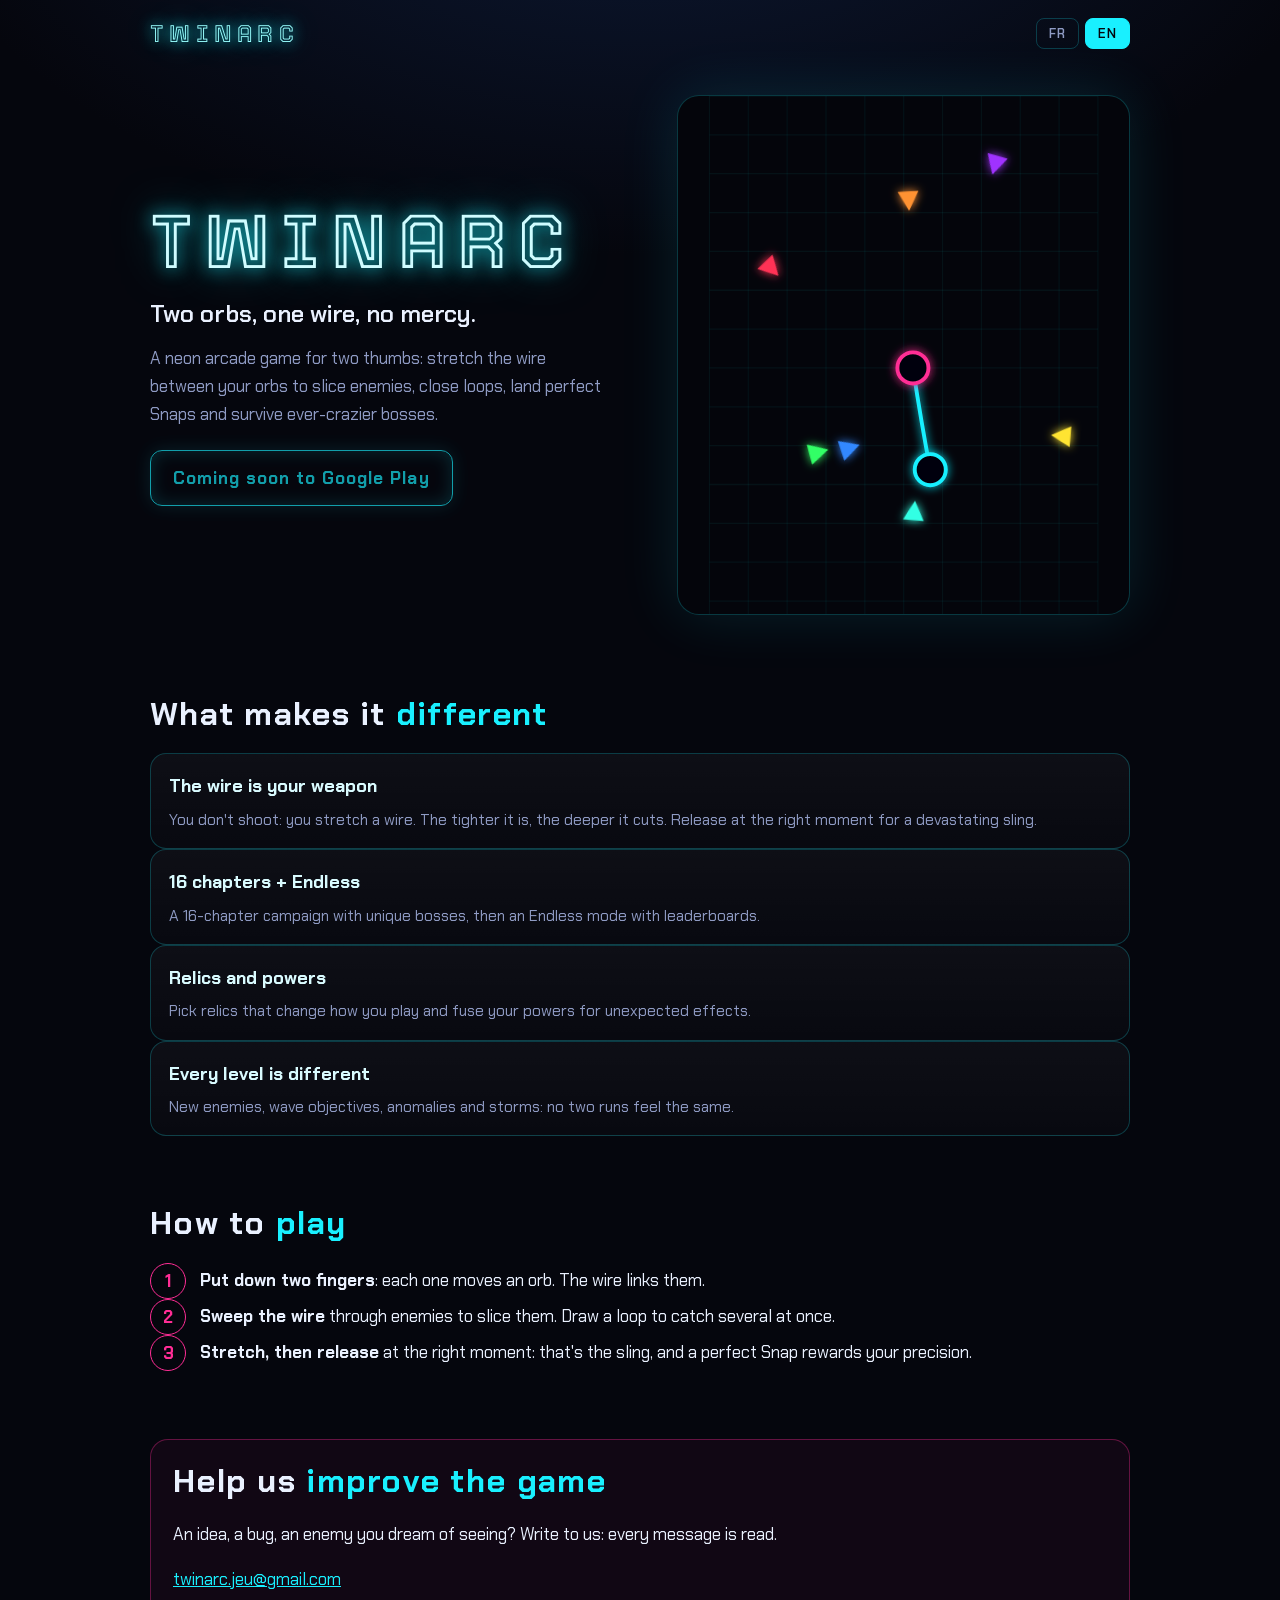
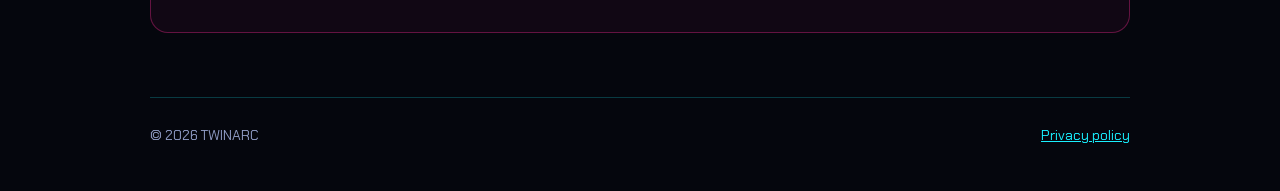
==== index.html @ 7a90dc8a "Add files via upload" ====
<!doctype html>
<html lang="fr">
<head>
<meta charset="utf-8">
<meta name="viewport" content="width=device-width,initial-scale=1,viewport-fit=cover">
<title>TWINARC · Arcade néon à deux orbes</title>
<meta name="description" content="TWINARC : tire un fil entre tes deux orbes, tranche les ennemis, enchaîne les boucles. Jeu d'arcade néon pour Android.">
<meta name="theme-color" content="#05060d">
<link rel="preconnect" href="https://fonts.googleapis.com"><link rel="preconnect" href="https://fonts.gstatic.com" crossorigin>
<link rel="stylesheet" href="https://fonts.googleapis.com/css2?family=Chakra+Petch:wght@400;600;700&family=Tourney:wght@400&display=swap">
<link rel="stylesheet" href="style.css">
</head>
<body>
<div class="wrap">
<header class="top">
  <a class="logo" href="./">TWINARC</a>
  <div class="lang" role="group" aria-label="Langue / Language"><button data-set="fr" aria-pressed="true">FR</button><button data-set="en" aria-pressed="false">EN</button></div>
</header>

<main>
<div class="hero">
  <div>
    <h1>TWINARC</h1>
    <p class="tag" data-l="fr">Deux orbes, un fil, zéro répit.</p>
    <p class="tag" data-l="en">Two orbs, one wire, no mercy.</p>
    <p class="sub" data-l="fr">Un jeu d'arcade néon à deux pouces : tends le fil entre tes orbes pour trancher les ennemis, referme des boucles, déclenche des Snaps parfaits et survis à des boss de plus en plus fous.</p>
    <p class="sub" data-l="en">A neon arcade game for two thumbs: stretch the wire between your orbs to slice enemies, close loops, land perfect Snaps and survive ever-crazier bosses.</p>
    <a class="cta off" aria-disabled="true"><span data-l="fr">Bientôt sur Google Play</span><span data-l="en">Coming soon to Google Play</span></a>
  </div>
  <div class="demo"><svg id="demo" viewBox="0 0 300 400" role="img" aria-label="Aperçu animé : deux orbes reliées par un fil neon face à des ennemis"></svg></div>
</div>

<section id="features">
  <h2 data-l="fr">Ce qui rend le jeu <span>différent</span></h2>
  <h2 data-l="en">What makes it <span>different</span></h2>
  <div class="grid" data-l="fr">
    <div class="card"><h3>Le fil, ton arme</h3><p>Tu ne tires pas : tu tends un fil. Plus il est tendu, plus il tranche. Relâche au bon moment pour une fronde dévastatrice.</p></div>
    <div class="card"><h3>16 chapitres + Infini</h3><p>Une campagne de 16 chapitres avec des boss uniques, puis un mode Infini sans fin avec classements.</p></div>
    <div class="card"><h3>Reliques et pouvoirs</h3><p>Choisis des reliques qui changent ta façon de jouer et fusionne tes pouvoirs pour créer des effets inattendus.</p></div>
    <div class="card"><h3>Chaque niveau est différent</h3><p>Nouveaux ennemis, objectifs de vague, anomalies et orages : tu ne joues jamais deux fois la même partie.</p></div>
  </div>
  <div class="grid" data-l="en">
    <div class="card"><h3>The wire is your weapon</h3><p>You don't shoot: you stretch a wire. The tighter it is, the deeper it cuts. Release at the right moment for a devastating sling.</p></div>
    <div class="card"><h3>16 chapters + Endless</h3><p>A 16-chapter campaign with unique bosses, then an Endless mode with leaderboards.</p></div>
    <div class="card"><h3>Relics and powers</h3><p>Pick relics that change how you play and fuse your powers for unexpected effects.</p></div>
    <div class="card"><h3>Every level is different</h3><p>New enemies, wave objectives, anomalies and storms: no two runs feel the same.</p></div>
  </div>
</section>

<section id="how">
  <h2 data-l="fr">Comment <span>jouer</span></h2>
  <h2 data-l="en">How to <span>play</span></h2>
  <div class="steps" data-l="fr">
    <div class="step"><p><b>Pose deux doigts</b> sur l'écran : chacun déplace une orbe. Le fil les relie.</p></div>
    <div class="step"><p><b>Balaie le fil</b> sur les ennemis pour les trancher. Dessine une boucle pour en attraper plusieurs d'un coup.</p></div>
    <div class="step"><p><b>Tends puis relâche</b> au bon moment : c'est la fronde, et un Snap parfait récompense ta précision.</p></div>
  </div>
  <div class="steps" data-l="en">
    <div class="step"><p><b>Put down two fingers</b>: each one moves an orb. The wire links them.</p></div>
    <div class="step"><p><b>Sweep the wire</b> through enemies to slice them. Draw a loop to catch several at once.</p></div>
    <div class="step"><p><b>Stretch, then release</b> at the right moment: that's the sling, and a perfect Snap rewards your precision.</p></div>
  </div>
</section>

<section id="help">
  <div class="help">
    <h2 data-l="fr">Aide-nous à <span>améliorer le jeu</span></h2>
    <h2 data-l="en">Help us <span>improve the game</span></h2>
    <p data-l="fr">Une idée, un bug, un ennemi que tu rêves de voir ? Écris-nous : chaque message est lu.</p>
    <p data-l="en">An idea, a bug, an enemy you dream of seeing? Write to us: every message is read.</p>
    <p><a href="mailto:twinarc.jeu@gmail.com">twinarc.jeu@gmail.com</a></p>
  </div>
</section>
</main>

<footer>
  <span>© 2026 TWINARC</span>
  <span><a href="privacy.html"><span data-l="fr">Politique de confidentialité</span><span data-l="en">Privacy policy</span></a></span>
</footer>
</div>
<script src="lang.js"></script>
<script src="demo.js"></script>
</body>
</html>
---- style.css ----
:root{--bg:#05060d;--bg2:#0a0d1c;--fg:#eaf1ff;--mut:#8f9bc4;--cy:#19f0ff;--mg:#ff2d95;--yl:#ffe14d;--line:rgba(25,240,255,.22)}
*{box-sizing:border-box}
html{scroll-behavior:smooth}
html{background:var(--bg);color-scheme:dark}
body{margin:0;min-height:100vh;background:radial-gradient(1200px 700px at 50% -10%,#0d1a36 0,transparent 62%) no-repeat,var(--bg);color:var(--fg);font:400 17px/1.65 "Chakra Petch",system-ui,sans-serif;padding-left:max(18px,env(safe-area-inset-left));padding-right:max(18px,env(safe-area-inset-right))}
a{color:var(--cy)}
.wrap{max-width:980px;margin:0 auto}
header.top{display:flex;align-items:center;justify-content:space-between;gap:12px;padding:18px 0}
.logo{font:400 24px "Tourney",sans-serif;letter-spacing:.22em;color:#9ff;text-shadow:0 0 14px #19f0ff,0 0 32px #19f0ff77;text-decoration:none}
.lang{display:flex;gap:6px}
.lang button{background:transparent;color:var(--mut);border:1px solid var(--line);border-radius:8px;padding:6px 12px;font:600 13px "Chakra Petch",sans-serif;cursor:pointer;letter-spacing:.08em}
.lang button[aria-pressed=true]{color:#05060d;background:var(--cy);border-color:var(--cy)}
.hero{display:grid;grid-template-columns:1.1fr 1fr;gap:28px;align-items:center;padding:28px 0 46px}
.hero h1{font:400 clamp(40px,8vw,76px)/1 "Tourney",sans-serif;letter-spacing:.14em;margin:0 0 14px;color:#cffcff;text-shadow:0 0 18px #19f0ff,0 0 44px #19f0ff88}
.tag{font-size:clamp(18px,3vw,24px);color:var(--fg);margin:0 0 10px;font-weight:600;text-wrap:balance}
.sub{color:var(--mut);margin:0 0 22px;max-width:46ch}
.cta{display:inline-flex;align-items:center;gap:10px;padding:13px 22px;border-radius:12px;border:1.5px solid var(--cy);color:var(--cy);font-weight:700;text-decoration:none;letter-spacing:.06em;box-shadow:0 0 18px rgba(25,240,255,.25) inset,0 0 18px rgba(25,240,255,.18)}
.cta.off{opacity:.65;cursor:default}
.demo{aspect-ratio:3/4;max-height:520px;width:100%;border:1.5px solid var(--line);border-radius:22px;background:#04050b;overflow:hidden;box-shadow:0 0 60px rgba(25,240,255,.12)}
.demo svg{width:100%;height:100%;display:block}
section{padding:34px 0}
h2{font:700 clamp(22px,4vw,32px)/1.2 "Chakra Petch",sans-serif;margin:0 0 20px;letter-spacing:.04em;text-wrap:balance}
h2 span{color:var(--cy)}
.grid{display:grid;grid-template-columns:repeat(auto-fit,minmax(220px,1fr));gap:14px}
.card{background:linear-gradient(180deg,rgba(255,255,255,.04),rgba(255,255,255,.015));border:1px solid var(--line);border-radius:16px;padding:18px 18px 16px}
.card h3{margin:0 0 6px;font-size:18px;color:#d9fbff}
.card p{margin:0;color:var(--mut);font-size:15.5px;line-height:1.55}
.steps{counter-reset:s;display:grid;gap:12px}
.step{display:flex;gap:14px;align-items:flex-start}
.step::before{counter-increment:s;content:counter(s);flex:none;width:34px;height:34px;border-radius:50%;border:1.5px solid var(--mg);color:var(--mg);display:grid;place-items:center;font-weight:700}
.step p{margin:3px 0 0}
.help{border:1px solid rgba(255,45,149,.35);border-radius:18px;padding:22px;background:rgba(255,45,149,.05)}
footer{border-top:1px solid var(--line);margin-top:30px;padding:26px 0 44px;color:var(--mut);font-size:14px;display:flex;flex-wrap:wrap;gap:10px 22px;justify-content:space-between}
.doc h1{font:700 clamp(26px,5vw,40px)/1.2 "Chakra Petch",sans-serif;margin:8px 0 6px}
.doc h2{font-size:21px;margin:30px 0 8px;color:#d9fbff}
.doc p,.doc li{color:#cdd6f0;max-width:72ch}
.doc .meta{color:var(--mut);font-size:14px}
.ph{background:rgba(255,225,77,.12);color:var(--yl);padding:0 5px;border-radius:5px}
[data-l]{display:none}
html[lang=fr] [data-l=fr],html[lang=en] [data-l=en]{display:revert}
html[lang=fr] span[data-l=fr],html[lang=en] span[data-l=en],html[lang=fr] a[data-l=fr],html[lang=en] a[data-l=en]{display:inline}
@media(max-width:760px){.hero{grid-template-columns:1fr}.demo{max-height:380px;aspect-ratio:4/3}}
@media(prefers-reduced-motion:reduce){html{scroll-behavior:auto}}
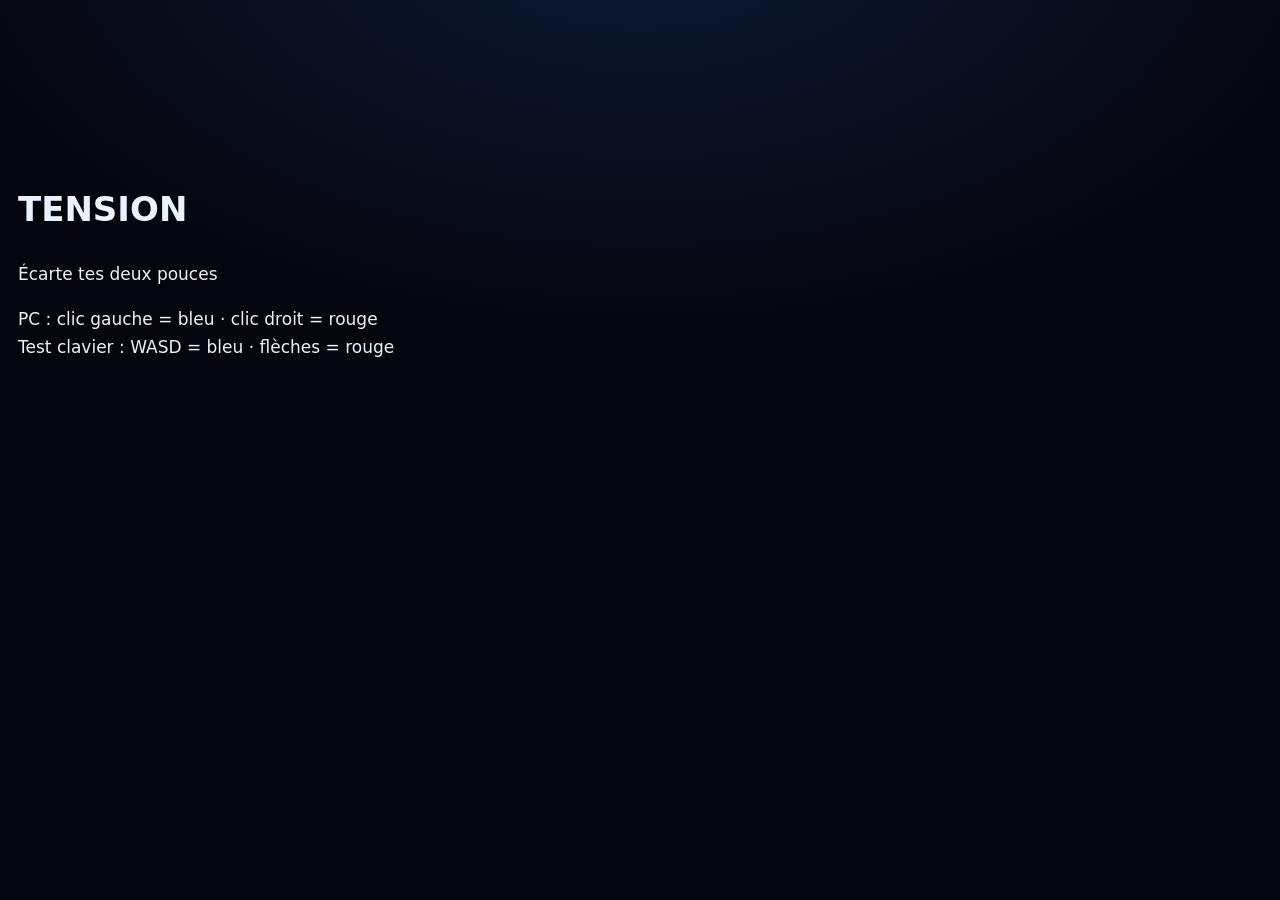
==== commit cb7c013e: "Add files via upload" ====
--- a/index.html
+++ b/index.html
@@ -1,84 +1,29 @@
-<!doctype html>
+<!DOCTYPE html>
 <html lang="fr">
 <head>
-<meta charset="utf-8">
-<meta name="viewport" content="width=device-width,initial-scale=1,viewport-fit=cover">
-<title>TWINARC · Arcade néon à deux orbes</title>
-<meta name="description" content="TWINARC : tire un fil entre tes deux orbes, tranche les ennemis, enchaîne les boucles. Jeu d'arcade néon pour Android.">
-<meta name="theme-color" content="#05060d">
-<link rel="preconnect" href="https://fonts.googleapis.com"><link rel="preconnect" href="https://fonts.gstatic.com" crossorigin>
-<link rel="stylesheet" href="https://fonts.googleapis.com/css2?family=Chakra+Petch:wght@400;600;700&family=Tourney:wght@400&display=swap">
-<link rel="stylesheet" href="style.css">
+  <meta charset="UTF-8">
+  <meta name="viewport" content="width=device-width, initial-scale=1, maximum-scale=1, user-scalable=no, viewport-fit=cover">
+  <meta name="theme-color" content="#05060d">
+  <meta name="apple-mobile-web-app-capable" content="yes">
+  <title>TENSION</title>
+  <link rel="stylesheet" href="style.css">
 </head>
 <body>
-<div class="wrap">
-<header class="top">
-  <a class="logo" href="./">TWINARC</a>
-  <div class="lang" role="group" aria-label="Langue / Language"><button data-set="fr" aria-pressed="true">FR</button><button data-set="en" aria-pressed="false">EN</button></div>
-</header>
+  <canvas id="game"></canvas>
 
-<main>
-<div class="hero">
-  <div>
-    <h1>TWINARC</h1>
-    <p class="tag" data-l="fr">Deux orbes, un fil, zéro répit.</p>
-    <p class="tag" data-l="en">Two orbs, one wire, no mercy.</p>
-    <p class="sub" data-l="fr">Un jeu d'arcade néon à deux pouces : tends le fil entre tes orbes pour trancher les ennemis, referme des boucles, déclenche des Snaps parfaits et survis à des boss de plus en plus fous.</p>
-    <p class="sub" data-l="en">A neon arcade game for two thumbs: stretch the wire between your orbs to slice enemies, close loops, land perfect Snaps and survive ever-crazier bosses.</p>
-    <a class="cta off" aria-disabled="true"><span data-l="fr">Bientôt sur Google Play</span><span data-l="en">Coming soon to Google Play</span></a>
+  <div id="intro">
+    <h1>TENSION</h1>
+    <div class="gesture" aria-hidden="true">
+      <span class="dot blue"></span>
+      <span class="line"></span>
+      <span class="dot red"></span>
+    </div>
+    <p class="hint">Écarte tes deux pouces</p>
+    <p class="hint-pc">PC : clic gauche = bleu · clic droit = rouge<br>Test clavier : WASD = bleu · flèches = rouge</p>
   </div>
-  <div class="demo"><svg id="demo" viewBox="0 0 300 400" role="img" aria-label="Aperçu animé : deux orbes reliées par un fil neon face à des ennemis"></svg></div>
-</div>
 
-<section id="features">
-  <h2 data-l="fr">Ce qui rend le jeu <span>différent</span></h2>
-  <h2 data-l="en">What makes it <span>different</span></h2>
-  <div class="grid" data-l="fr">
-    <div class="card"><h3>Le fil, ton arme</h3><p>Tu ne tires pas : tu tends un fil. Plus il est tendu, plus il tranche. Relâche au bon moment pour une fronde dévastatrice.</p></div>
-    <div class="card"><h3>16 chapitres + Infini</h3><p>Une campagne de 16 chapitres avec des boss uniques, puis un mode Infini sans fin avec classements.</p></div>
-    <div class="card"><h3>Reliques et pouvoirs</h3><p>Choisis des reliques qui changent ta façon de jouer et fusionne tes pouvoirs pour créer des effets inattendus.</p></div>
-    <div class="card"><h3>Chaque niveau est différent</h3><p>Nouveaux ennemis, objectifs de vague, anomalies et orages : tu ne joues jamais deux fois la même partie.</p></div>
-  </div>
-  <div class="grid" data-l="en">
-    <div class="card"><h3>The wire is your weapon</h3><p>You don't shoot: you stretch a wire. The tighter it is, the deeper it cuts. Release at the right moment for a devastating sling.</p></div>
-    <div class="card"><h3>16 chapters + Endless</h3><p>A 16-chapter campaign with unique bosses, then an Endless mode with leaderboards.</p></div>
-    <div class="card"><h3>Relics and powers</h3><p>Pick relics that change how you play and fuse your powers for unexpected effects.</p></div>
-    <div class="card"><h3>Every level is different</h3><p>New enemies, wave objectives, anomalies and storms: no two runs feel the same.</p></div>
-  </div>
-</section>
-
-<section id="how">
-  <h2 data-l="fr">Comment <span>jouer</span></h2>
-  <h2 data-l="en">How to <span>play</span></h2>
-  <div class="steps" data-l="fr">
-    <div class="step"><p><b>Pose deux doigts</b> sur l'écran : chacun déplace une orbe. Le fil les relie.</p></div>
-    <div class="step"><p><b>Balaie le fil</b> sur les ennemis pour les trancher. Dessine une boucle pour en attraper plusieurs d'un coup.</p></div>
-    <div class="step"><p><b>Tends puis relâche</b> au bon moment : c'est la fronde, et un Snap parfait récompense ta précision.</p></div>
-  </div>
-  <div class="steps" data-l="en">
-    <div class="step"><p><b>Put down two fingers</b>: each one moves an orb. The wire links them.</p></div>
-    <div class="step"><p><b>Sweep the wire</b> through enemies to slice them. Draw a loop to catch several at once.</p></div>
-    <div class="step"><p><b>Stretch, then release</b> at the right moment: that's the sling, and a perfect Snap rewards your precision.</p></div>
-  </div>
-</section>
-
-<section id="help">
-  <div class="help">
-    <h2 data-l="fr">Aide-nous à <span>améliorer le jeu</span></h2>
-    <h2 data-l="en">Help us <span>improve the game</span></h2>
-    <p data-l="fr">Une idée, un bug, un ennemi que tu rêves de voir ? Écris-nous : chaque message est lu.</p>
-    <p data-l="en">An idea, a bug, an enemy you dream of seeing? Write to us: every message is read.</p>
-    <p><a href="mailto:twinarc.jeu@gmail.com">twinarc.jeu@gmail.com</a></p>
-  </div>
-</section>
-</main>
-
-<footer>
-  <span>© 2026 TWINARC</span>
-  <span><a href="privacy.html"><span data-l="fr">Politique de confidentialité</span><span data-l="en">Privacy policy</span></a></span>
-</footer>
-</div>
-<script src="lang.js"></script>
-<script src="demo.js"></script>
+  <script src="js/input.js"></script>
+  <script src="js/game.js"></script>
+  <script src="js/main.js"></script>
 </body>
 </html>
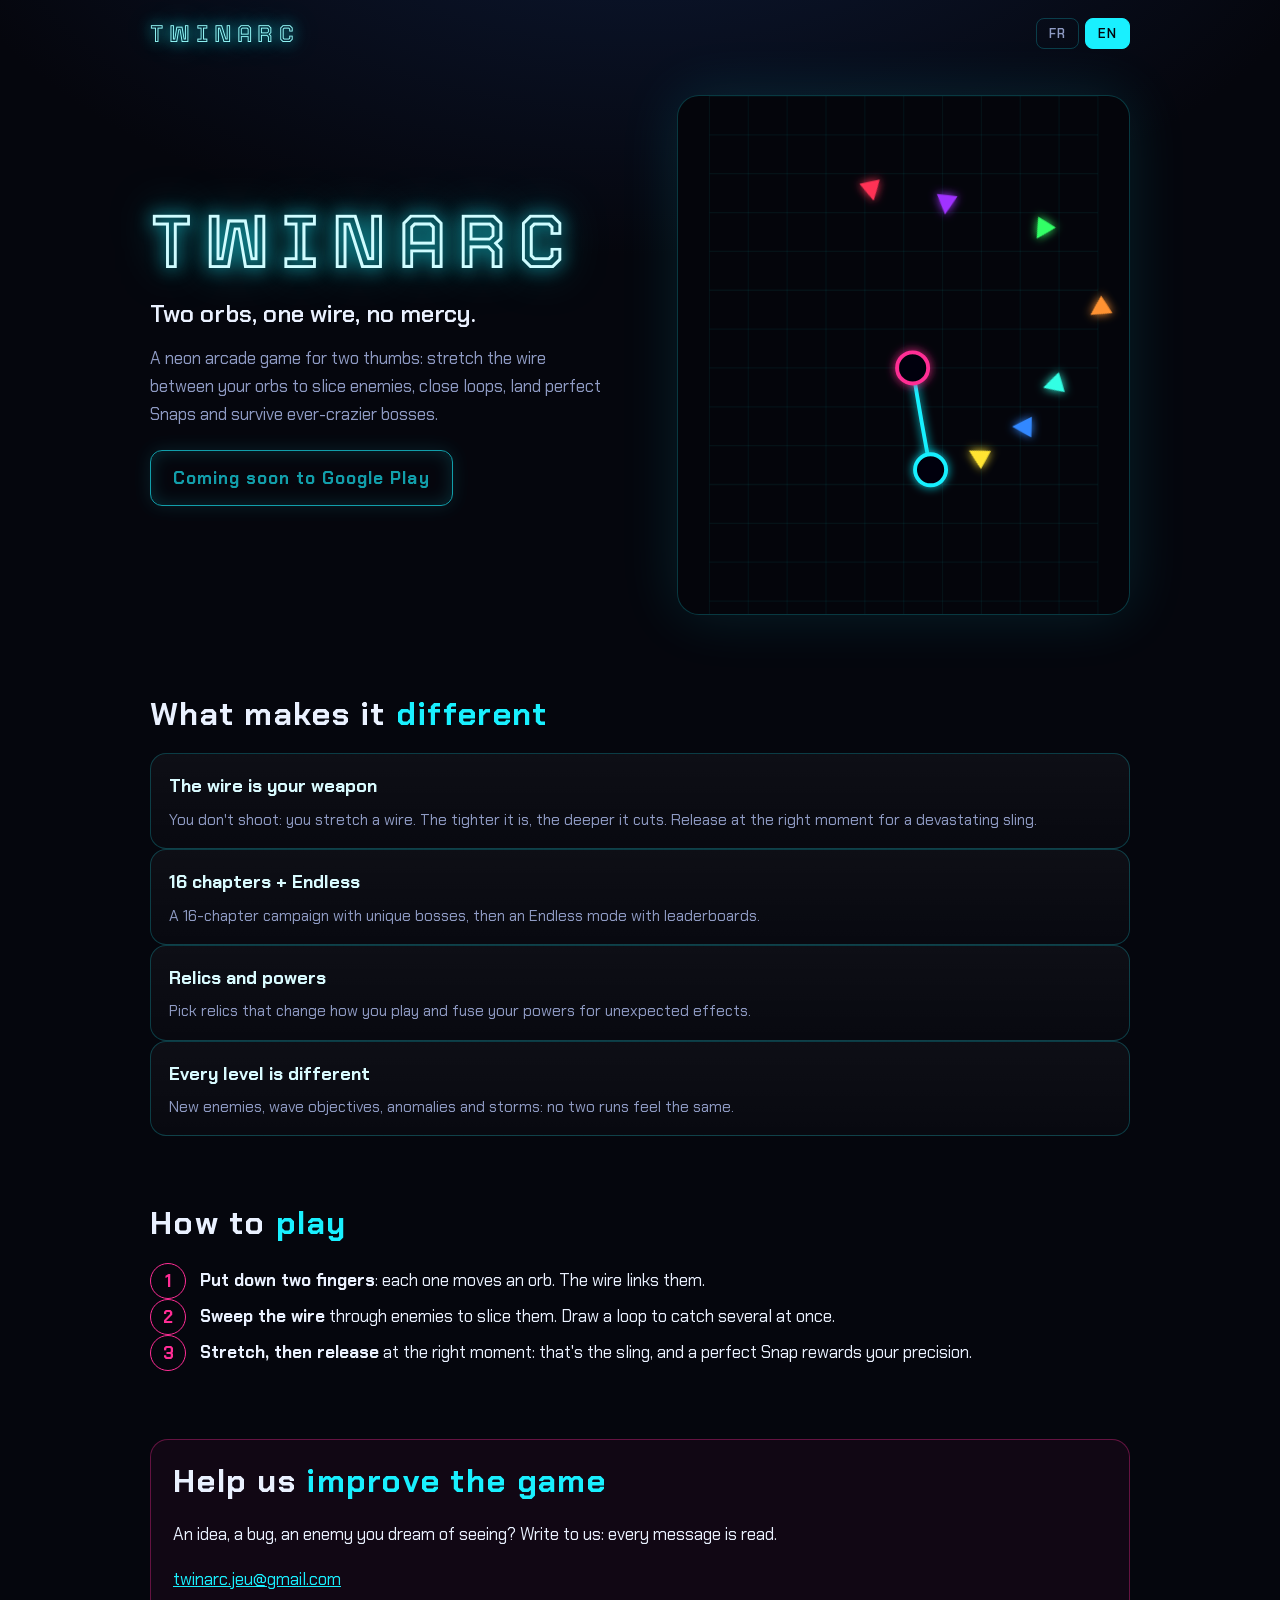
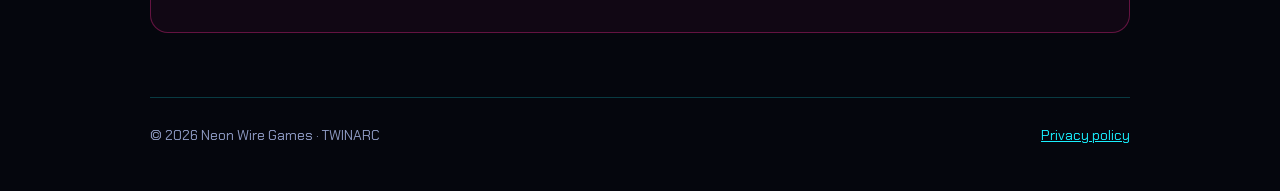
==== commit 66633b2d: "Add files via upload" ====
--- a/index.html
+++ b/index.html
@@ -1,29 +1,84 @@
-<!DOCTYPE html>
+<!doctype html>
 <html lang="fr">
 <head>
-  <meta charset="UTF-8">
-  <meta name="viewport" content="width=device-width, initial-scale=1, maximum-scale=1, user-scalable=no, viewport-fit=cover">
-  <meta name="theme-color" content="#05060d">
-  <meta name="apple-mobile-web-app-capable" content="yes">
-  <title>TENSION</title>
-  <link rel="stylesheet" href="style.css">
+<meta charset="utf-8">
+<meta name="viewport" content="width=device-width,initial-scale=1,viewport-fit=cover">
+<title>TWINARC · Arcade néon à deux orbes</title>
+<meta name="description" content="TWINARC : tire un fil entre tes deux orbes, tranche les ennemis, enchaîne les boucles. Jeu d'arcade néon pour Android.">
+<meta name="theme-color" content="#05060d">
+<link rel="preconnect" href="https://fonts.googleapis.com"><link rel="preconnect" href="https://fonts.gstatic.com" crossorigin>
+<link rel="stylesheet" href="https://fonts.googleapis.com/css2?family=Chakra+Petch:wght@400;600;700&family=Tourney:wght@400&display=swap">
+<link rel="stylesheet" href="style.css">
 </head>
 <body>
-  <canvas id="game"></canvas>
+<div class="wrap">
+<header class="top">
+  <a class="logo" href="./">TWINARC</a>
+  <div class="lang" role="group" aria-label="Langue / Language"><button data-set="fr" aria-pressed="true">FR</button><button data-set="en" aria-pressed="false">EN</button></div>
+</header>
 
-  <div id="intro">
-    <h1>TENSION</h1>
-    <div class="gesture" aria-hidden="true">
-      <span class="dot blue"></span>
-      <span class="line"></span>
-      <span class="dot red"></span>
-    </div>
-    <p class="hint">Écarte tes deux pouces</p>
-    <p class="hint-pc">PC : clic gauche = bleu · clic droit = rouge<br>Test clavier : WASD = bleu · flèches = rouge</p>
+<main>
+<div class="hero">
+  <div>
+    <h1>TWINARC</h1>
+    <p class="tag" data-l="fr">Deux orbes, un fil, zéro répit.</p>
+    <p class="tag" data-l="en">Two orbs, one wire, no mercy.</p>
+    <p class="sub" data-l="fr">Un jeu d'arcade néon à deux pouces : tends le fil entre tes orbes pour trancher les ennemis, referme des boucles, déclenche des Snaps parfaits et survis à des boss de plus en plus fous.</p>
+    <p class="sub" data-l="en">A neon arcade game for two thumbs: stretch the wire between your orbs to slice enemies, close loops, land perfect Snaps and survive ever-crazier bosses.</p>
+    <a class="cta off" aria-disabled="true"><span data-l="fr">Bientôt sur Google Play</span><span data-l="en">Coming soon to Google Play</span></a>
   </div>
+  <div class="demo"><svg id="demo" viewBox="0 0 300 400" role="img" aria-label="Aperçu animé : deux orbes reliées par un fil neon face à des ennemis"></svg></div>
+</div>
 
-  <script src="js/input.js"></script>
-  <script src="js/game.js"></script>
-  <script src="js/main.js"></script>
+<section id="features">
+  <h2 data-l="fr">Ce qui rend le jeu <span>différent</span></h2>
+  <h2 data-l="en">What makes it <span>different</span></h2>
+  <div class="grid" data-l="fr">
+    <div class="card"><h3>Le fil, ton arme</h3><p>Tu ne tires pas : tu tends un fil. Plus il est tendu, plus il tranche. Relâche au bon moment pour une fronde dévastatrice.</p></div>
+    <div class="card"><h3>16 chapitres + Infini</h3><p>Une campagne de 16 chapitres avec des boss uniques, puis un mode Infini sans fin avec classements.</p></div>
+    <div class="card"><h3>Reliques et pouvoirs</h3><p>Choisis des reliques qui changent ta façon de jouer et fusionne tes pouvoirs pour créer des effets inattendus.</p></div>
+    <div class="card"><h3>Chaque niveau est différent</h3><p>Nouveaux ennemis, objectifs de vague, anomalies et orages : tu ne joues jamais deux fois la même partie.</p></div>
+  </div>
+  <div class="grid" data-l="en">
+    <div class="card"><h3>The wire is your weapon</h3><p>You don't shoot: you stretch a wire. The tighter it is, the deeper it cuts. Release at the right moment for a devastating sling.</p></div>
+    <div class="card"><h3>16 chapters + Endless</h3><p>A 16-chapter campaign with unique bosses, then an Endless mode with leaderboards.</p></div>
+    <div class="card"><h3>Relics and powers</h3><p>Pick relics that change how you play and fuse your powers for unexpected effects.</p></div>
+    <div class="card"><h3>Every level is different</h3><p>New enemies, wave objectives, anomalies and storms: no two runs feel the same.</p></div>
+  </div>
+</section>
+
+<section id="how">
+  <h2 data-l="fr">Comment <span>jouer</span></h2>
+  <h2 data-l="en">How to <span>play</span></h2>
+  <div class="steps" data-l="fr">
+    <div class="step"><p><b>Pose deux doigts</b> sur l'écran : chacun déplace une orbe. Le fil les relie.</p></div>
+    <div class="step"><p><b>Balaie le fil</b> sur les ennemis pour les trancher. Dessine une boucle pour en attraper plusieurs d'un coup.</p></div>
+    <div class="step"><p><b>Tends puis relâche</b> au bon moment : c'est la fronde, et un Snap parfait récompense ta précision.</p></div>
+  </div>
+  <div class="steps" data-l="en">
+    <div class="step"><p><b>Put down two fingers</b>: each one moves an orb. The wire links them.</p></div>
+    <div class="step"><p><b>Sweep the wire</b> through enemies to slice them. Draw a loop to catch several at once.</p></div>
+    <div class="step"><p><b>Stretch, then release</b> at the right moment: that's the sling, and a perfect Snap rewards your precision.</p></div>
+  </div>
+</section>
+
+<section id="help">
+  <div class="help">
+    <h2 data-l="fr">Aide-nous à <span>améliorer le jeu</span></h2>
+    <h2 data-l="en">Help us <span>improve the game</span></h2>
+    <p data-l="fr">Une idée, un bug, un ennemi que tu rêves de voir ? Écris-nous : chaque message est lu.</p>
+    <p data-l="en">An idea, a bug, an enemy you dream of seeing? Write to us: every message is read.</p>
+    <p><a href="mailto:twinarc.jeu@gmail.com">twinarc.jeu@gmail.com</a></p>
+  </div>
+</section>
+</main>
+
+<footer>
+  <span>© 2026 Neon Wire Games · TWINARC</span>
+  <span><a href="privacy.html"><span data-l="fr">Politique de confidentialité</span><span data-l="en">Privacy policy</span></a></span>
+</footer>
+</div>
+<script src="lang.js"></script>
+<script src="demo.js"></script>
 </body>
 </html>
